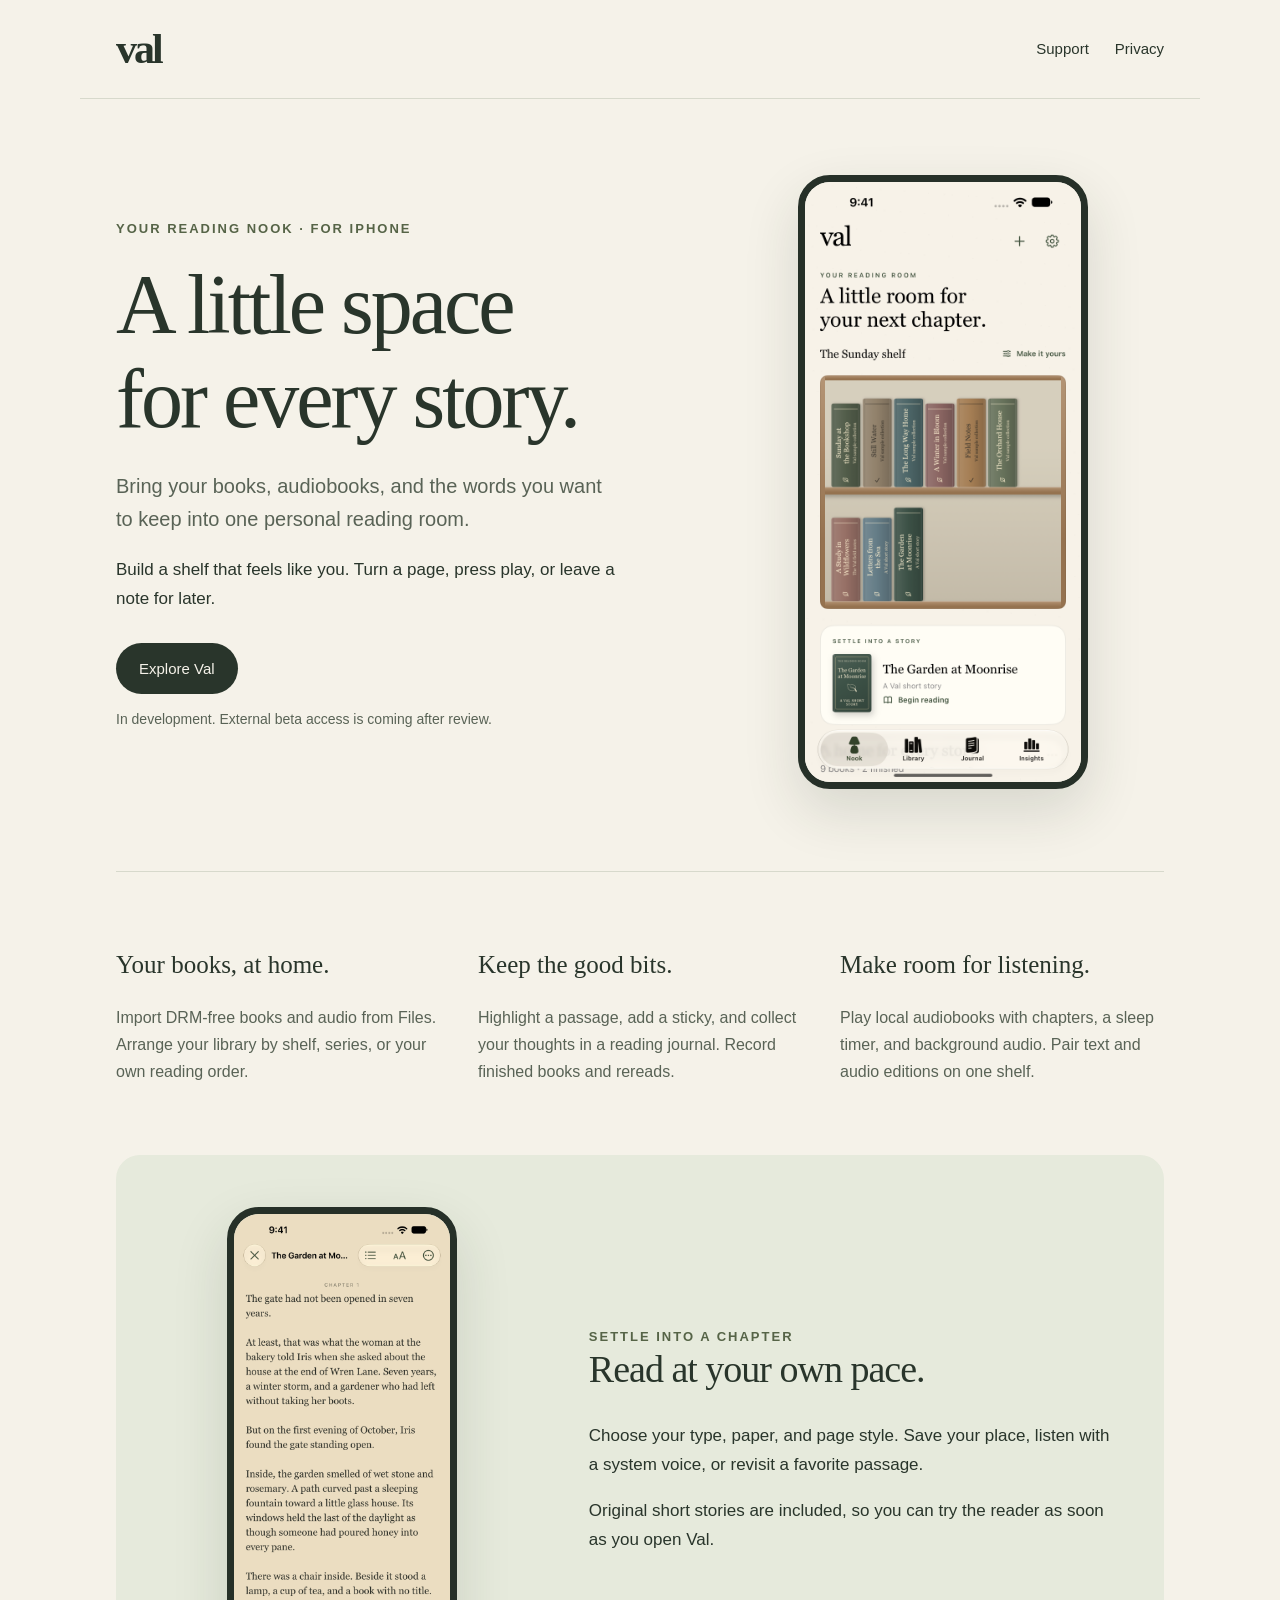
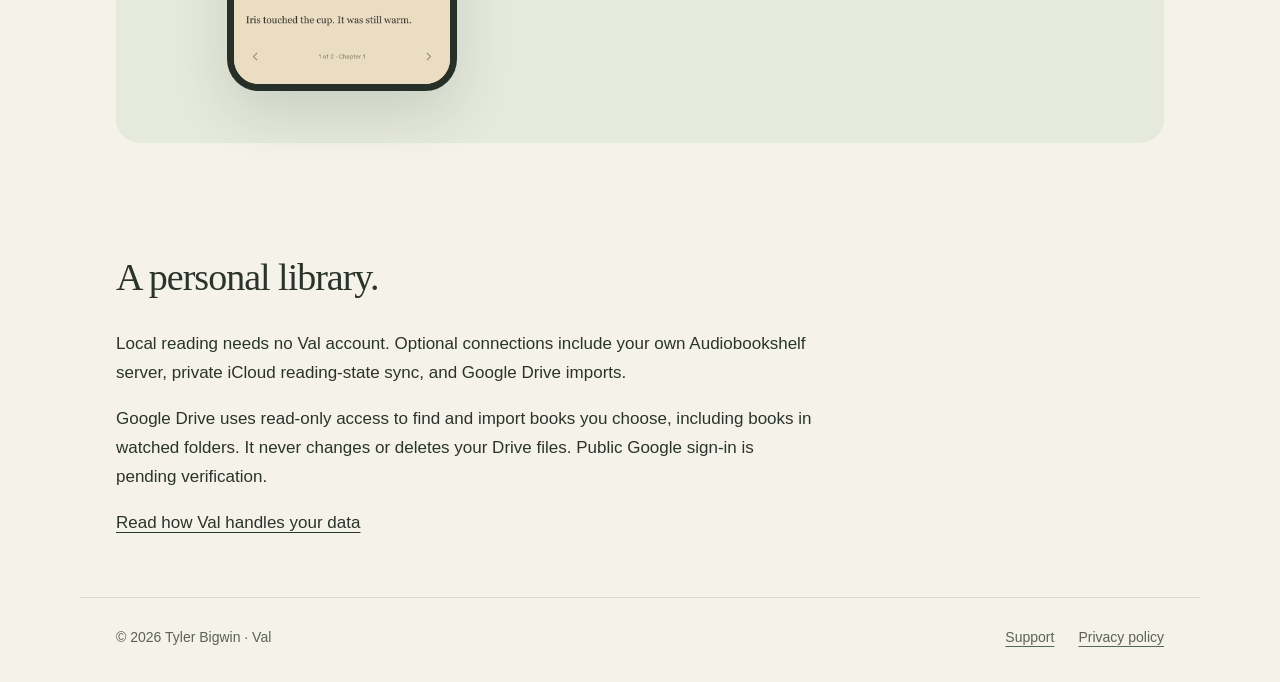
==== index.html @ 300e4e46 "Publish Val homepage, privacy policy, and support" ====
<!doctype html><html lang="en"><head><meta charset="utf-8"><meta name="viewport" content="width=device-width,initial-scale=1"><title>Val — Your Reading Nook</title><meta name="description" content="A personal home for your books, audiobooks, and reading notes on iPhone."><link rel="icon" href="assets/icon.png"><link rel="stylesheet" href="styles.css"><link rel="canonical" href="https://cedartv.github.io/val/"></head><body>
<header><a class="brand" href="./" aria-label="Val home">val</a><nav aria-label="Main navigation"><a href="support/">Support</a><a href="privacy/">Privacy</a></nav></header>
<main><section class="hero"><div><div class="eyebrow">Your reading nook · for iPhone</div><h1>A little space<br>for every story.</h1><p class="lead">Bring your books, audiobooks, and the words you want to keep into one personal reading room.</p><p>Build a shelf that feels like you. Turn a page, press play, or leave a note for later.</p><a class="button" href="support/">Explore Val</a><p class="small">In development. External beta access is coming after review.</p></div><img class="phone" src="assets/nook.png" alt="Val’s Nook with a personal bookshelf and original sample stories" width="1320" height="2868"></section>
<section class="features" aria-label="What you can do"><div><h3>Your books, at home.</h3><p>Import DRM-free books and audio from Files. Arrange your library by shelf, series, or your own reading order.</p></div><div><h3>Keep the good bits.</h3><p>Highlight a passage, add a sticky, and collect your thoughts in a reading journal. Record finished books and rereads.</p></div><div><h3>Make room for listening.</h3><p>Play local audiobooks with chapters, a sleep timer, and background audio. Pair text and audio editions on one shelf.</p></div></section>
<section class="reading"><img class="phone" src="assets/reader.png" alt="Val’s reader displaying an original story on warm paper" width="1320" height="2868" loading="lazy"><div class="copy"><div class="eyebrow">Settle into a chapter</div><h2>Read at your own pace.</h2><p>Choose your type, paper, and page style. Save your place, listen with a system voice, or revisit a favorite passage.</p><p>Original short stories are included, so you can try the reader as soon as you open Val.</p></div></section>
<section class="privacy-note"><h2>A personal library.</h2><p>Local reading needs no Val account. Optional connections include your own Audiobookshelf server, private iCloud reading-state sync, and Google Drive imports.</p><p>Google Drive uses read-only access to find and import books you choose, including books in watched folders. It never changes or deletes your Drive files. Public Google sign-in is pending verification.</p><a href="privacy/">Read how Val handles your data</a></section></main>
<footer><span>© 2026 Tyler Bigwin · Val</span><div class="footer-links"><a href="support/">Support</a><a href="privacy/">Privacy policy</a></div></footer></body></html>
---- styles.css ----
:root{--paper:#f5f2e9;--ink:#29352b;--olive:#566447;--line:#d7d9cc;--muted:#596356;--card:#e6eadc}*{box-sizing:border-box}html{color-scheme:light;scroll-behavior:smooth}body{margin:0;background:var(--paper);color:var(--ink);font:17px/1.7 -apple-system,BlinkMacSystemFont,"Segoe UI",sans-serif}a{color:inherit;text-underline-offset:4px}a:hover{color:#506633}a:focus-visible{outline:3px solid var(--olive);outline-offset:6px}header,main,footer{max-width:1120px;margin:auto;padding:0 36px}header{display:flex;align-items:center;justify-content:space-between;gap:24px;padding-top:28px;padding-bottom:28px;border-bottom:1px solid var(--line)}.brand{font:bold 42px/1 Georgia,serif;text-decoration:none;letter-spacing:-3px}nav{display:flex;gap:26px;font-size:15px}nav a{text-decoration:none}h1,h2,h3{font-family:Georgia,"Times New Roman",serif;font-weight:400;line-height:1.12}h1{font-size:clamp(48px,6.8vw,84px);letter-spacing:-3px;margin:18px 0 24px}h2{font-size:38px;letter-spacing:-1px}h3{font-size:25px}.eyebrow{font-size:13px;letter-spacing:2px;text-transform:uppercase;color:var(--olive);font-weight:650}.hero{display:grid;grid-template-columns:1.1fr .9fr;gap:65px;align-items:center;padding:76px 0 82px}.hero p{max-width:500px}.lead{font-size:20px;line-height:1.65;color:var(--muted)}.button{display:inline-block;padding:13px 23px;border-radius:30px;background:var(--ink);color:var(--paper);text-decoration:none;font-size:15px;margin-top:12px}.button:hover{background:var(--olive);color:white}.phone{display:block;width:min(100%,290px);height:auto;border-radius:32px;box-shadow:0 22px 55px #23342224;margin:auto;border:7px solid #263028}.small{font-size:14px;color:var(--muted)}.features{border-top:1px solid var(--line);padding:54px 0;display:grid;grid-template-columns:repeat(3,1fr);gap:38px}.features p{color:var(--muted);font-size:16px}.reading{display:grid;grid-template-columns:.8fr 1.2fr;gap:72px;align-items:center;padding:52px;background:var(--card);border-radius:24px;margin-bottom:70px}.reading h2{margin-top:0}.reading .phone{max-width:230px}.privacy-note{padding:12px 0 60px;max-width:700px}.document{max-width:780px;padding-top:62px;padding-bottom:70px}.document h1{font-size:56px}.document h2{font-size:29px;letter-spacing:-.4px;margin-top:42px}.document ul{padding-left:24px}.document li{margin-bottom:10px}.notice{padding:20px 24px;background:var(--card);border-radius:12px}.document p,.document li{color:#3d493e}footer{border-top:1px solid var(--line);padding-top:28px;padding-bottom:32px;display:flex;justify-content:space-between;gap:24px;font-size:14px;color:var(--muted)}.footer-links{display:flex;gap:24px}@media(max-width:720px){header,main,footer{padding-left:22px;padding-right:22px}header{padding-top:22px;padding-bottom:22px}nav{gap:17px;font-size:14px}.hero{grid-template-columns:1fr;gap:38px;padding:48px 0}.hero h1{max-width:520px}.hero .phone{width:250px}.features{grid-template-columns:1fr;gap:14px;padding:30px 0}.features h3{margin-bottom:8px}.reading{grid-template-columns:1fr;padding:30px 24px;gap:32px;margin-bottom:45px}.reading .copy{grid-row:1}.reading h2{font-size:34px}.document{padding-top:38px}.document h1{font-size:44px;letter-spacing:-1.5px}footer{flex-direction:column}.lead{font-size:18px}}@media(prefers-reduced-motion:reduce){html{scroll-behavior:auto}}
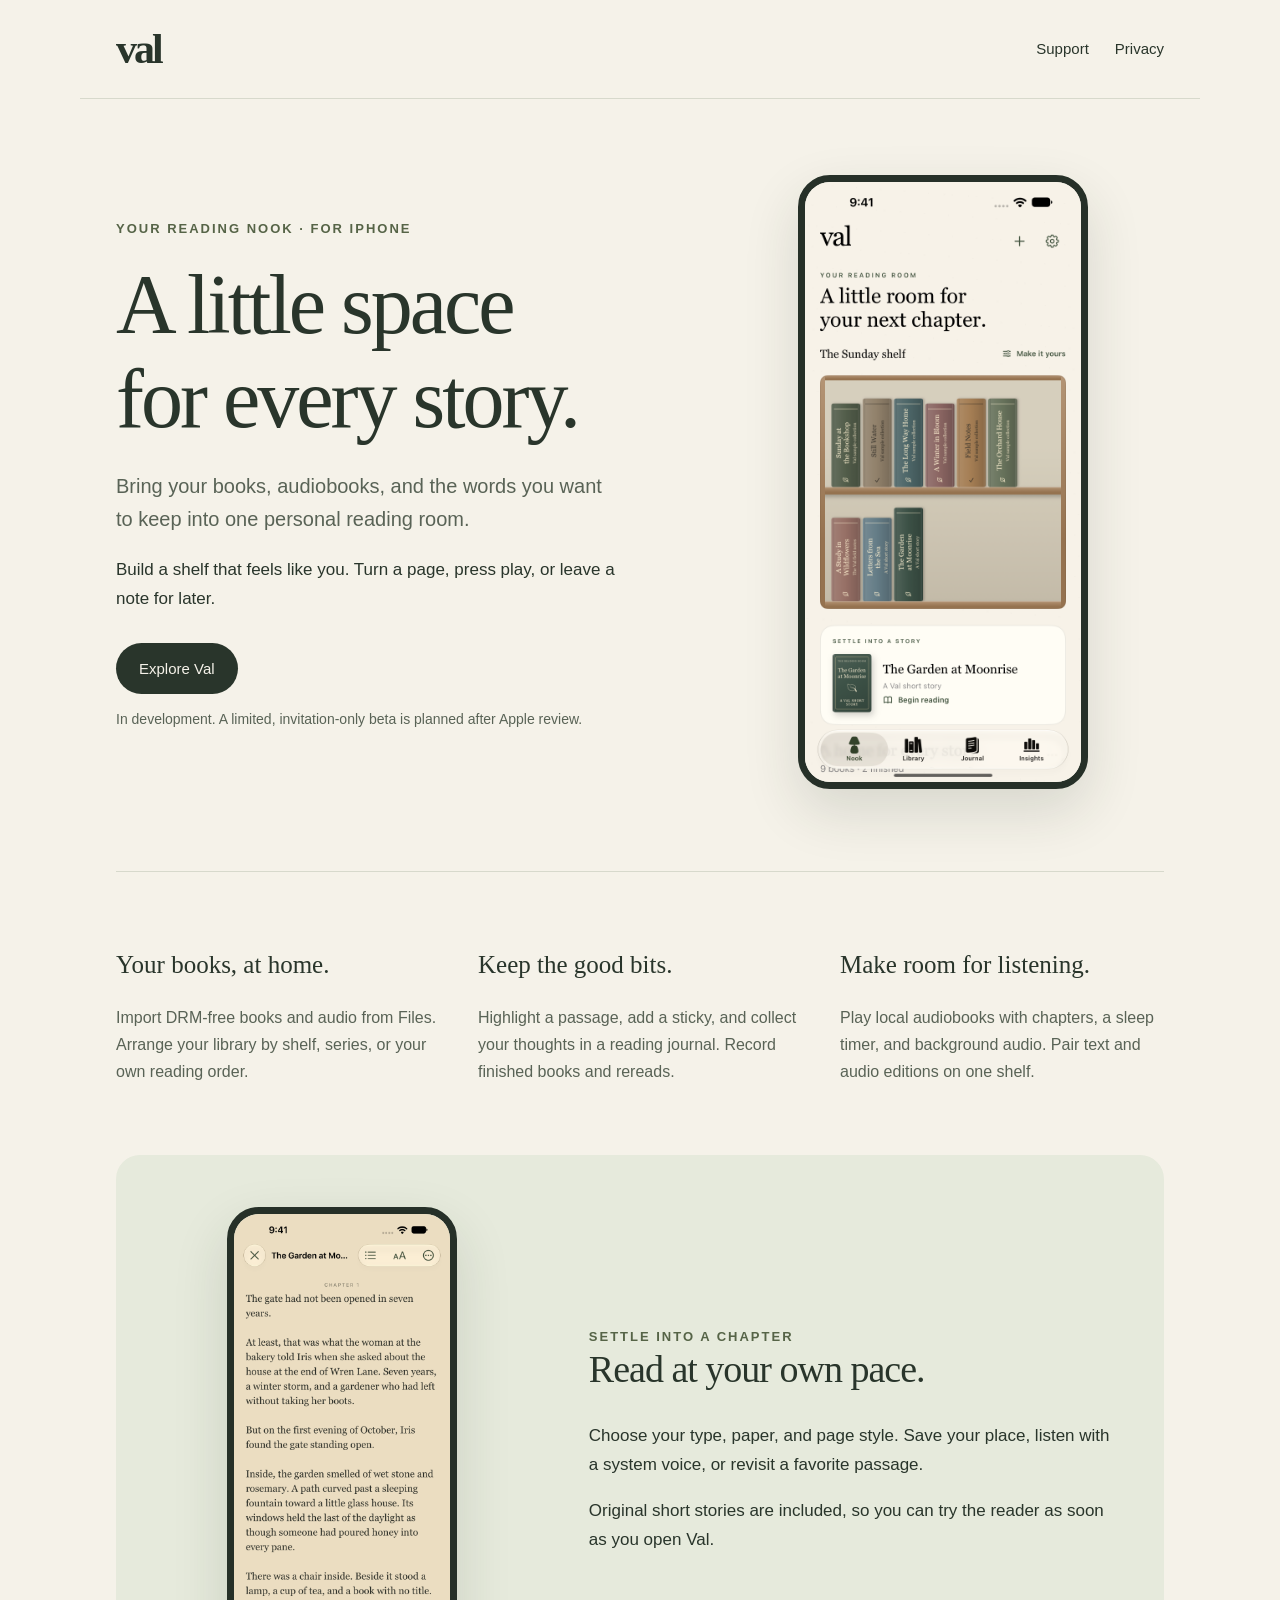
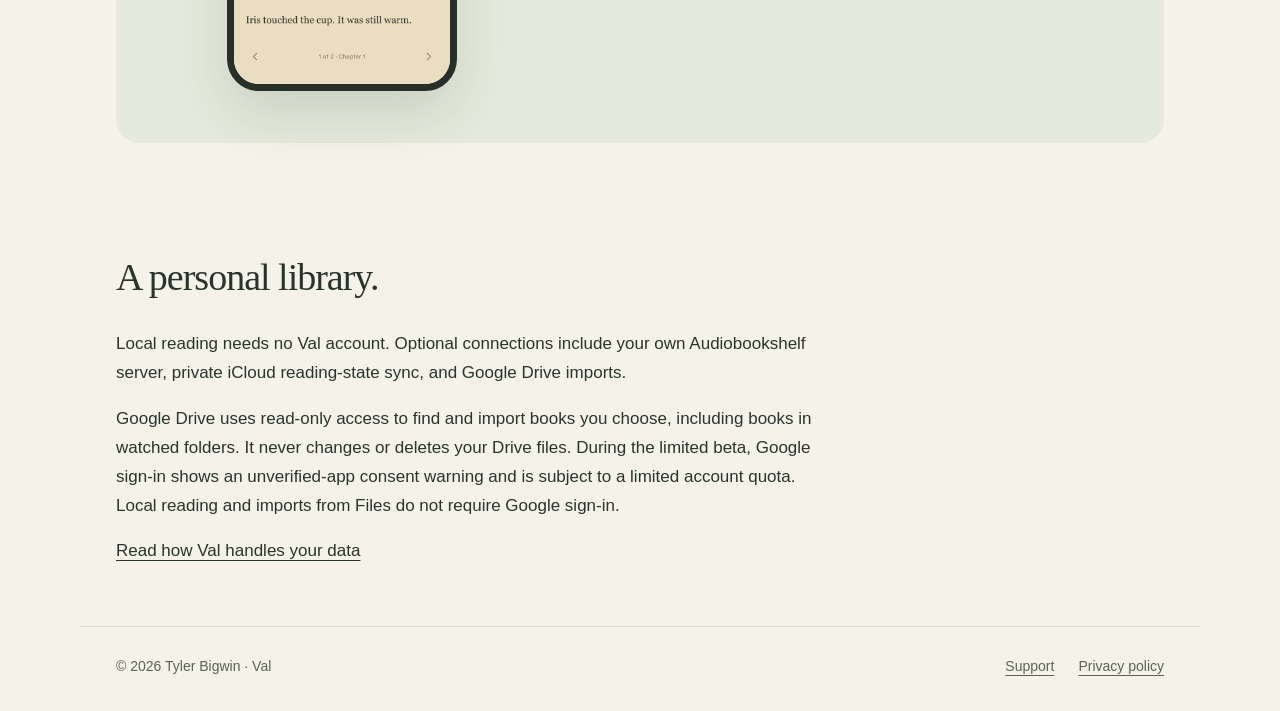
==== commit 47338064: "Describe limited beta Google Drive access" ====
--- a/index.html
+++ b/index.html
@@ -1,7 +1,7 @@
-<!doctype html><html lang="en"><head><meta charset="utf-8"><meta name="viewport" content="width=device-width,initial-scale=1"><title>Val — Your Reading Nook</title><meta name="description" content="A personal home for your books, audiobooks, and reading notes on iPhone."><link rel="icon" href="assets/icon.png"><link rel="stylesheet" href="styles.css"><link rel="canonical" href="https://cedartv.github.io/val/"></head><body>
+<!doctype html><html lang="en"><head><meta name="google-site-verification" content="CyNb9tYCmU9aL0lIp3lFu51zGnRePbLRvCvbiX_ESZ0"><meta charset="utf-8"><meta name="viewport" content="width=device-width,initial-scale=1"><title>Val — Your Reading Nook</title><meta name="description" content="A personal home for your books, audiobooks, and reading notes on iPhone."><link rel="icon" href="assets/icon.png"><link rel="stylesheet" href="styles.css"><link rel="canonical" href="https://cedartv.github.io/val/"></head><body>
 <header><a class="brand" href="./" aria-label="Val home">val</a><nav aria-label="Main navigation"><a href="support/">Support</a><a href="privacy/">Privacy</a></nav></header>
-<main><section class="hero"><div><div class="eyebrow">Your reading nook · for iPhone</div><h1>A little space<br>for every story.</h1><p class="lead">Bring your books, audiobooks, and the words you want to keep into one personal reading room.</p><p>Build a shelf that feels like you. Turn a page, press play, or leave a note for later.</p><a class="button" href="support/">Explore Val</a><p class="small">In development. External beta access is coming after review.</p></div><img class="phone" src="assets/nook.png" alt="Val’s Nook with a personal bookshelf and original sample stories" width="1320" height="2868"></section>
+<main><section class="hero"><div><div class="eyebrow">Your reading nook · for iPhone</div><h1>A little space<br>for every story.</h1><p class="lead">Bring your books, audiobooks, and the words you want to keep into one personal reading room.</p><p>Build a shelf that feels like you. Turn a page, press play, or leave a note for later.</p><a class="button" href="support/">Explore Val</a><p class="small">In development. A limited, invitation-only beta is planned after Apple review.</p></div><img class="phone" src="assets/nook.png" alt="Val’s Nook with a personal bookshelf and original sample stories" width="1320" height="2868"></section>
 <section class="features" aria-label="What you can do"><div><h3>Your books, at home.</h3><p>Import DRM-free books and audio from Files. Arrange your library by shelf, series, or your own reading order.</p></div><div><h3>Keep the good bits.</h3><p>Highlight a passage, add a sticky, and collect your thoughts in a reading journal. Record finished books and rereads.</p></div><div><h3>Make room for listening.</h3><p>Play local audiobooks with chapters, a sleep timer, and background audio. Pair text and audio editions on one shelf.</p></div></section>
 <section class="reading"><img class="phone" src="assets/reader.png" alt="Val’s reader displaying an original story on warm paper" width="1320" height="2868" loading="lazy"><div class="copy"><div class="eyebrow">Settle into a chapter</div><h2>Read at your own pace.</h2><p>Choose your type, paper, and page style. Save your place, listen with a system voice, or revisit a favorite passage.</p><p>Original short stories are included, so you can try the reader as soon as you open Val.</p></div></section>
-<section class="privacy-note"><h2>A personal library.</h2><p>Local reading needs no Val account. Optional connections include your own Audiobookshelf server, private iCloud reading-state sync, and Google Drive imports.</p><p>Google Drive uses read-only access to find and import books you choose, including books in watched folders. It never changes or deletes your Drive files. Public Google sign-in is pending verification.</p><a href="privacy/">Read how Val handles your data</a></section></main>
+<section class="privacy-note"><h2>A personal library.</h2><p>Local reading needs no Val account. Optional connections include your own Audiobookshelf server, private iCloud reading-state sync, and Google Drive imports.</p><p>Google Drive uses read-only access to find and import books you choose, including books in watched folders. It never changes or deletes your Drive files. During the limited beta, Google sign-in shows an unverified-app consent warning and is subject to a limited account quota. Local reading and imports from Files do not require Google sign-in.</p><a href="privacy/">Read how Val handles your data</a></section></main>
 <footer><span>© 2026 Tyler Bigwin · Val</span><div class="footer-links"><a href="support/">Support</a><a href="privacy/">Privacy policy</a></div></footer></body></html>
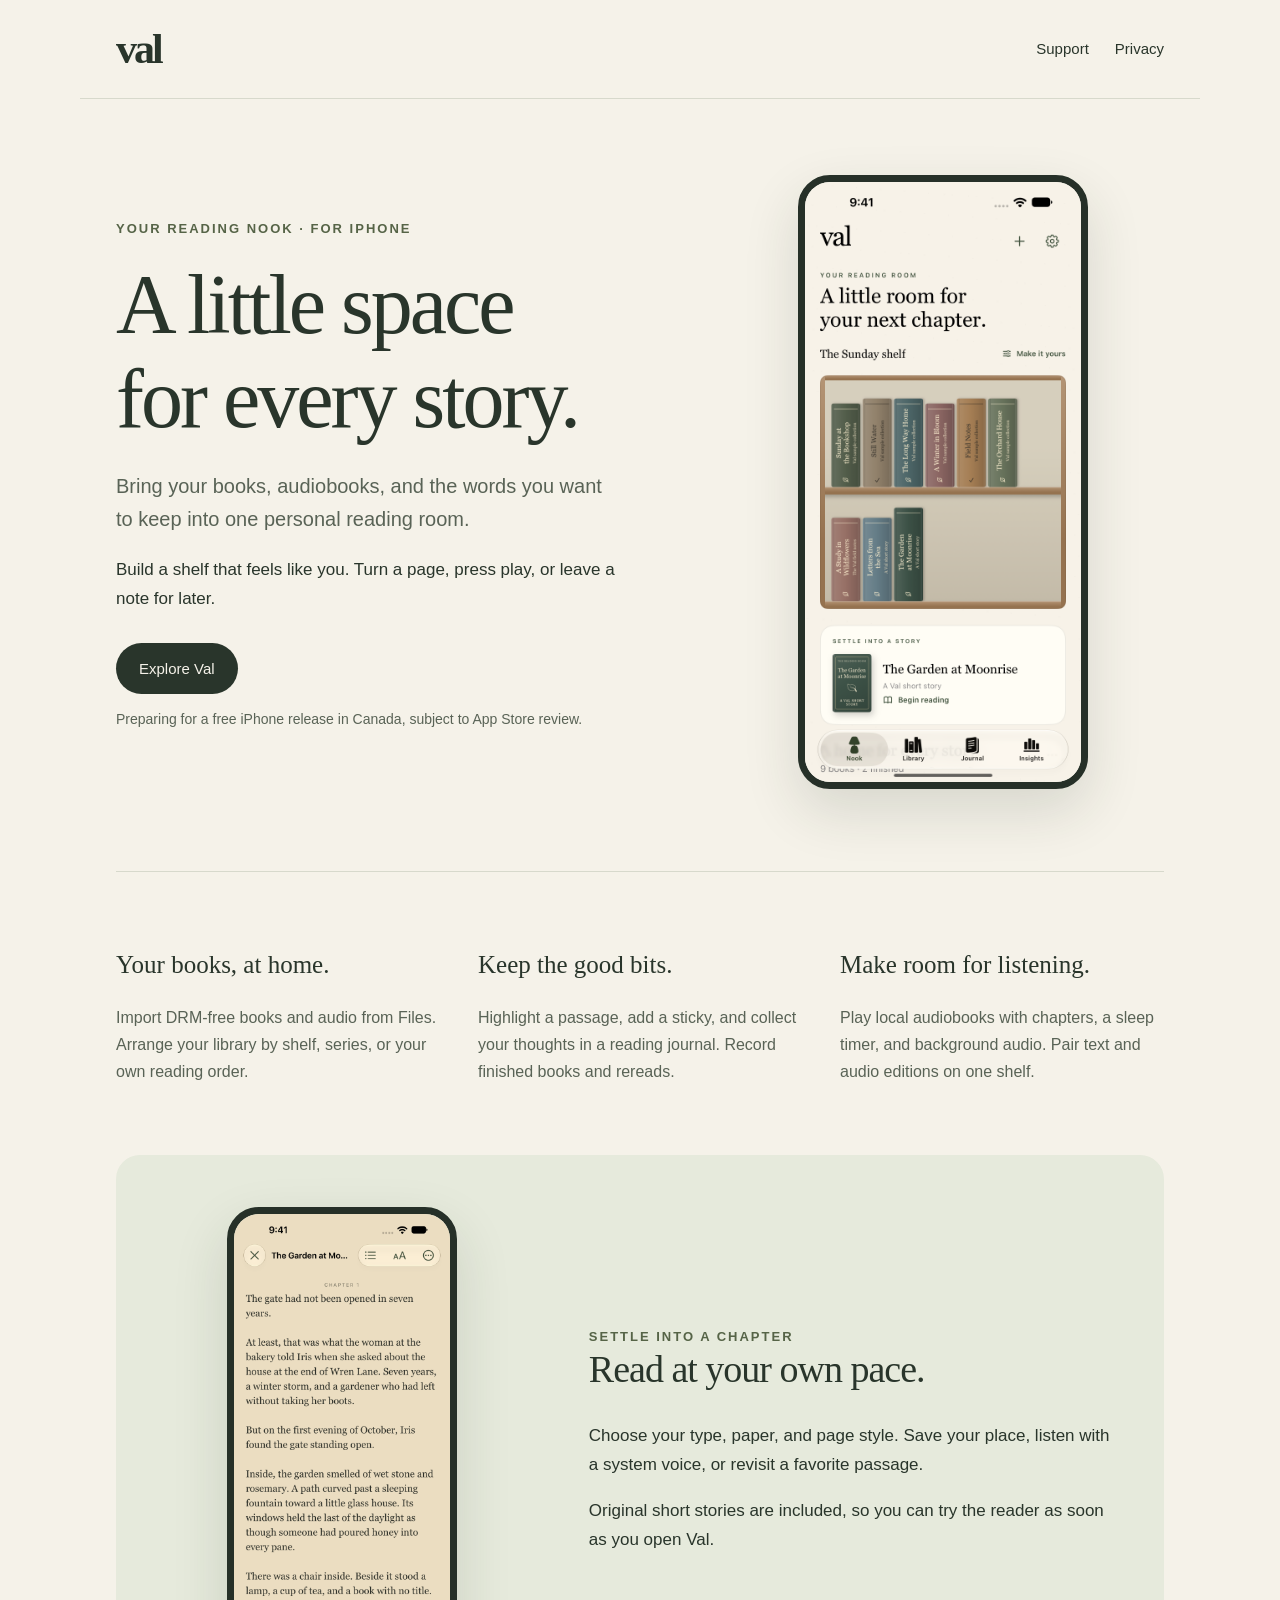
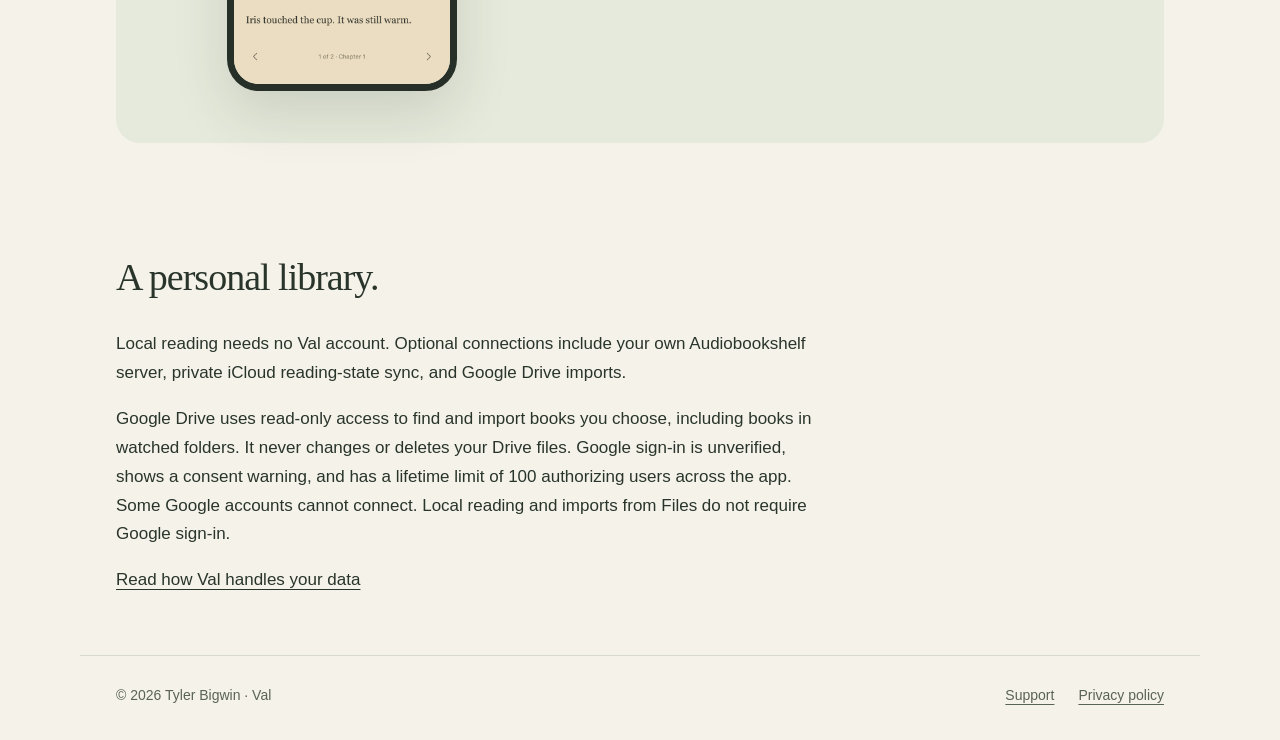
==== commit 82f25a20: "Prepare Canada release information and SDK privacy disclosures" ====
--- a/index.html
+++ b/index.html
@@ -1,7 +1,7 @@
 <!doctype html><html lang="en"><head><meta name="google-site-verification" content="CyNb9tYCmU9aL0lIp3lFu51zGnRePbLRvCvbiX_ESZ0"><meta charset="utf-8"><meta name="viewport" content="width=device-width,initial-scale=1"><title>Val — Your Reading Nook</title><meta name="description" content="A personal home for your books, audiobooks, and reading notes on iPhone."><link rel="icon" href="assets/icon.png"><link rel="stylesheet" href="styles.css"><link rel="canonical" href="https://cedartv.github.io/val/"></head><body>
 <header><a class="brand" href="./" aria-label="Val home">val</a><nav aria-label="Main navigation"><a href="support/">Support</a><a href="privacy/">Privacy</a></nav></header>
-<main><section class="hero"><div><div class="eyebrow">Your reading nook · for iPhone</div><h1>A little space<br>for every story.</h1><p class="lead">Bring your books, audiobooks, and the words you want to keep into one personal reading room.</p><p>Build a shelf that feels like you. Turn a page, press play, or leave a note for later.</p><a class="button" href="support/">Explore Val</a><p class="small">In development. A limited, invitation-only beta is planned after Apple review.</p></div><img class="phone" src="assets/nook.png" alt="Val’s Nook with a personal bookshelf and original sample stories" width="1320" height="2868"></section>
+<main><section class="hero"><div><div class="eyebrow">Your reading nook · for iPhone</div><h1>A little space<br>for every story.</h1><p class="lead">Bring your books, audiobooks, and the words you want to keep into one personal reading room.</p><p>Build a shelf that feels like you. Turn a page, press play, or leave a note for later.</p><a class="button" href="support/">Explore Val</a><p class="small">Preparing for a free iPhone release in Canada, subject to App Store review.</p></div><img class="phone" src="assets/nook.png" alt="Val’s Nook with a personal bookshelf and original sample stories" width="1320" height="2868"></section>
 <section class="features" aria-label="What you can do"><div><h3>Your books, at home.</h3><p>Import DRM-free books and audio from Files. Arrange your library by shelf, series, or your own reading order.</p></div><div><h3>Keep the good bits.</h3><p>Highlight a passage, add a sticky, and collect your thoughts in a reading journal. Record finished books and rereads.</p></div><div><h3>Make room for listening.</h3><p>Play local audiobooks with chapters, a sleep timer, and background audio. Pair text and audio editions on one shelf.</p></div></section>
 <section class="reading"><img class="phone" src="assets/reader.png" alt="Val’s reader displaying an original story on warm paper" width="1320" height="2868" loading="lazy"><div class="copy"><div class="eyebrow">Settle into a chapter</div><h2>Read at your own pace.</h2><p>Choose your type, paper, and page style. Save your place, listen with a system voice, or revisit a favorite passage.</p><p>Original short stories are included, so you can try the reader as soon as you open Val.</p></div></section>
-<section class="privacy-note"><h2>A personal library.</h2><p>Local reading needs no Val account. Optional connections include your own Audiobookshelf server, private iCloud reading-state sync, and Google Drive imports.</p><p>Google Drive uses read-only access to find and import books you choose, including books in watched folders. It never changes or deletes your Drive files. During the limited beta, Google sign-in shows an unverified-app consent warning and is subject to a limited account quota. Local reading and imports from Files do not require Google sign-in.</p><a href="privacy/">Read how Val handles your data</a></section></main>
+<section class="privacy-note"><h2>A personal library.</h2><p>Local reading needs no Val account. Optional connections include your own Audiobookshelf server, private iCloud reading-state sync, and Google Drive imports.</p><p>Google Drive uses read-only access to find and import books you choose, including books in watched folders. It never changes or deletes your Drive files. Google sign-in is unverified, shows a consent warning, and has a lifetime limit of 100 authorizing users across the app. Some Google accounts cannot connect. Local reading and imports from Files do not require Google sign-in.</p><a href="privacy/">Read how Val handles your data</a></section></main>
 <footer><span>© 2026 Tyler Bigwin · Val</span><div class="footer-links"><a href="support/">Support</a><a href="privacy/">Privacy policy</a></div></footer></body></html>
